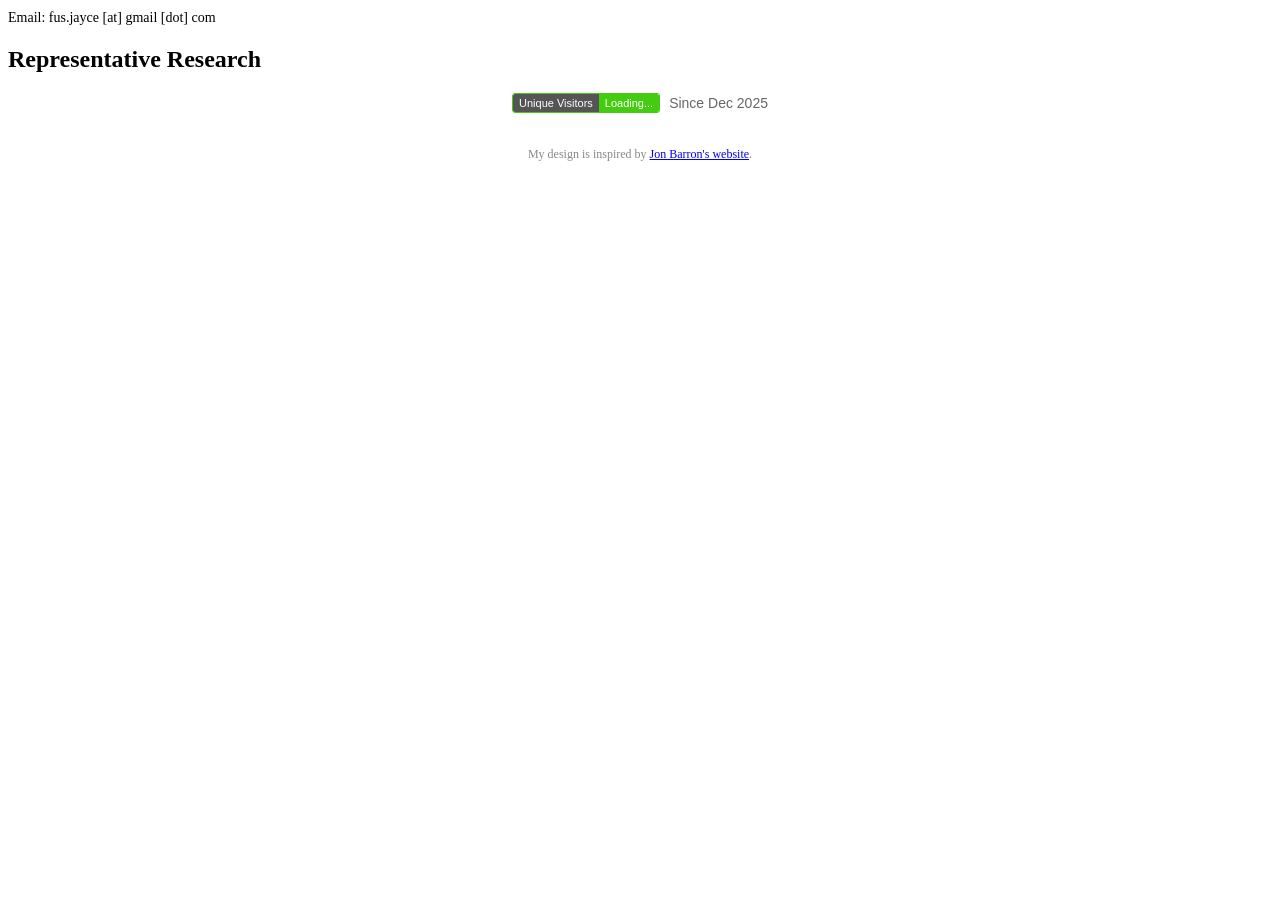
==== index.html @ 8a9319dc "Update index.html" ====
<!DOCTYPE HTML>
<html lang="en">
<head>
  <meta http-equiv="Content-Type" content="text/html; charset=UTF-8">
  <title>Shuai Fu - Academic Page</title>
  <link rel="stylesheet" href="style.css">
</head>
  
<body>

  <div class="container">
    
    <div id="header-container"></div>

    <div style="margin-top: 10px; margin-bottom: 15px; font-size: 14px;">
      Email: fus.jayce [at] gmail [dot] com
    </div>
    
    <div id="news-container"></div>
    
    <h2>Representative Research</h2>
  
    <div id="papers-container"></div>

    <div id="awards-container"></div>
    
    <div id="services-container"></div>
    
    <div id="teaching-container"></div>
    
    <script async src="//busuanzi.ibruce.info/busuanzi/2.3/busuanzi.pure.mini.js"></script>
    
    <div style="text-align: center; margin-top: 20px;">
        <span style="display: inline-flex; align-items: center; border: 1px solid #4c1; border-radius: 3px; overflow: hidden; font-family: sans-serif; font-size: 11px;">
            <span style="background-color: #555; color: #fff; padding: 3px 6px;">
                Unique Visitors
            </span>
            <span style="background-color: #4c1; color: #fff; padding: 3px 6px;" id="busuanzi_container_site_uv">
                <span id="busuanzi_value_site_uv">Loading...</span>
            </span>
        </span>
    
        <span style="font-family: sans-serif; font-size: 14px; color: #666; vertical-align: middle; margin-left: 5px;">
            Since Dec 2025
        </span>
    </div>
    
    <table style="width:100%; border:0; border-spacing:0; padding:10px; margin-top:10px;">
      <tr>
        <td style="padding:2px; text-align:center; font-size:12px; color:#888;">
          <p>
            My design is inspired by <a href="https://jonbarron.info/">Jon Barron's website</a>.
          </p>
        </td>
      </tr>
    </table>
    
  </div> 

  <script>
    /**
     * Fetches HTML content from a file and injects it into a specific DOM element.
     * @param {string} elementId - The ID of the container element (e.g., 'header-container').
     * @param {string} filePath - The path to the HTML component file (e.g., 'components/header.html').
     */
    function loadComponent(elementId, filePath) {
      fetch(filePath)
        .then(response => {
          if (!response.ok) throw new Error('Network response was not ok');
          return response.text();
        })
        .then(data => {
          document.getElementById(elementId).innerHTML = data;
        })
        .catch(error => console.error(`Error loading component from ${filePath}:`, error));
    }

    // Execute when the DOM is fully loaded
    document.addEventListener("DOMContentLoaded", function() {
      
      // Load Header
      loadComponent('header-container', 'components/header.html');
      
      // Load News
      loadComponent('news-container', 'components/news.html');

      // Load Papers (Research)
      loadComponent('papers-container', 'components/papers.html');
      
      // Load Services
      loadComponent('services-container', 'components/services.html');
      
      // Load Teaching
      loadComponent('teaching-container', 'components/teaching.html');
    });
  </script>

</body>
</html>
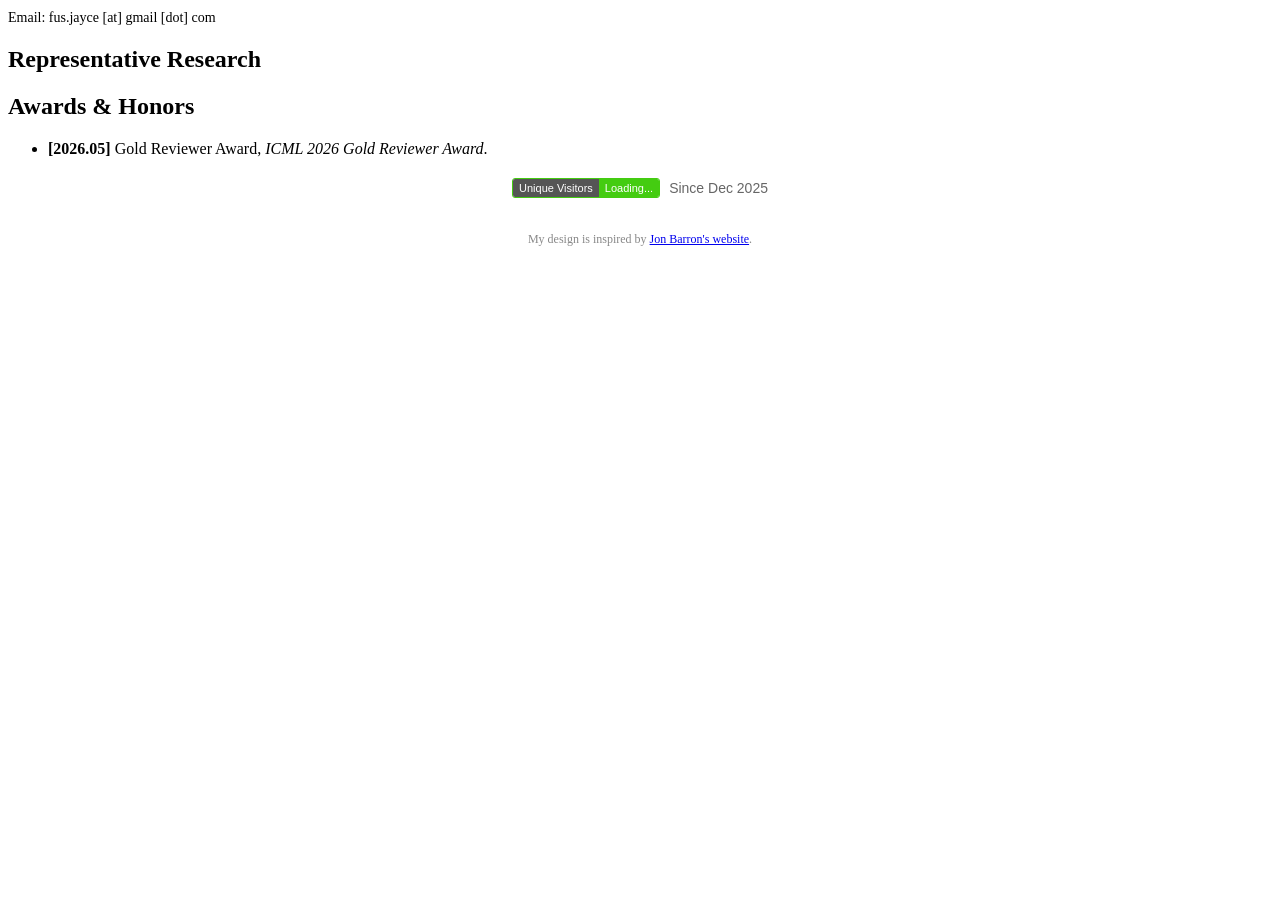
==== commit 1c6d2331: "Update index.html" ====
--- a/index.html
+++ b/index.html
@@ -87,6 +87,9 @@
       // Load Papers (Research)
       loadComponent('papers-container', 'components/papers.html');
       
+      // Load Awards
+      loadComponent('awards-container', 'components/awards.html');
+      
       // Load Services
       loadComponent('services-container', 'components/services.html');
       
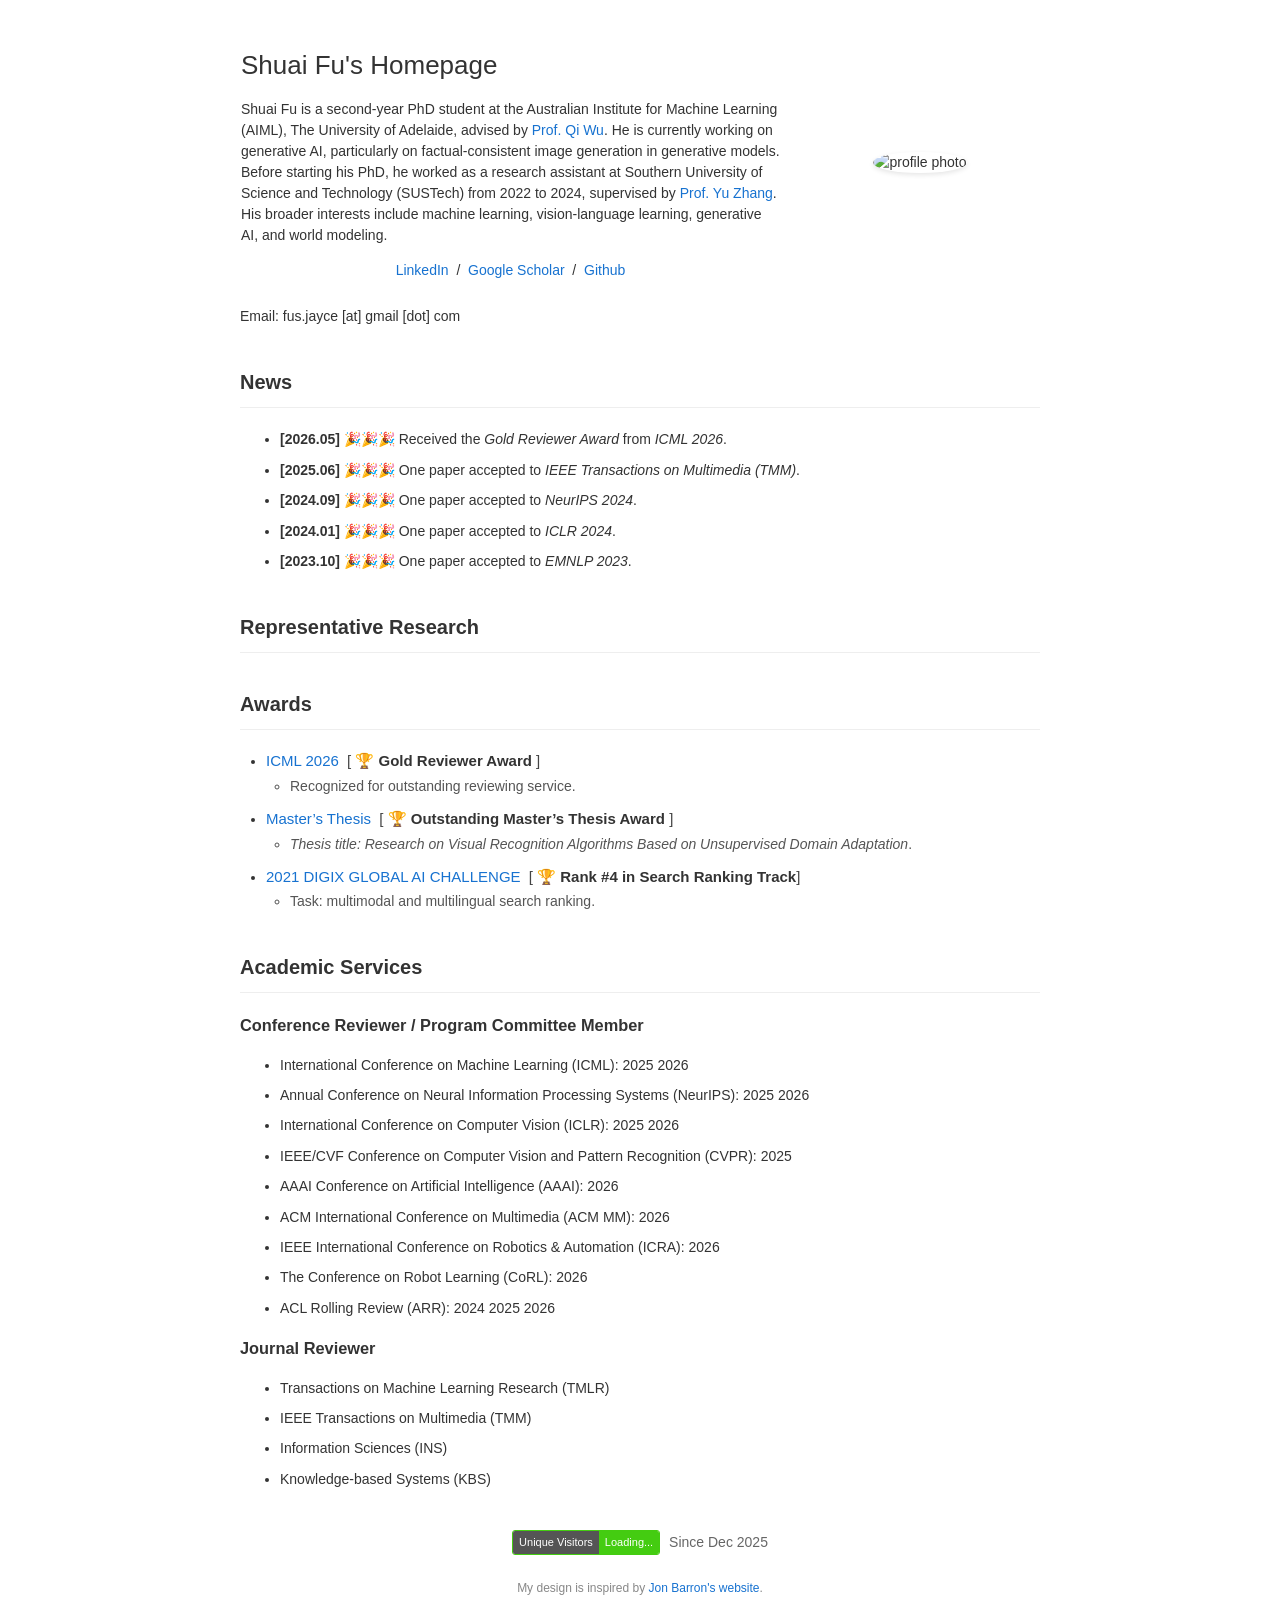
==== commit 51a3c6bf: "Update index.html" ====
--- a/index.html
+++ b/index.html
@@ -28,7 +28,7 @@
     
     <div id="teaching-container"></div>
     
-    <script async src="//busuanzi.ibruce.info/busuanzi/2.3/busuanzi.pure.mini.js"></script>
+    <script defer src="https://events.vercount.one/js"></script>
     
     <div style="text-align: center; margin-top: 20px;">
         <span style="display: inline-flex; align-items: center; border: 1px solid #4c1; border-radius: 3px; overflow: hidden; font-family: sans-serif; font-size: 11px;">
--- a/style.css
+++ b/style.css
@@ -0,0 +1,182 @@
+/* Global font and layout settings */
+body {
+  font-family: 'Lato', Verdana, Helvetica, sans-serif;
+  font-size: 14px;
+  background-color: #ffffff;
+  color: #333;
+  line-height: 1.5;
+}
+
+/* Main container */
+.container {
+  width: 100%;
+  max-width: 800px;
+  margin: 0 auto;
+  padding: 20px;
+}
+
+/* Links */
+a {
+  color: #1772d0;
+  text-decoration: none;
+}
+a:hover {
+  text-decoration: underline;
+}
+
+/* Tables */
+table {
+  width: 100%;
+  border-collapse: collapse;
+  border: 0;
+}
+td {
+  vertical-align: middle;
+}
+
+/* Header section */
+.header-text {
+  width: 70%;
+  padding-right: 20px;
+  vertical-align: middle;
+}
+.header-img {
+  width: 30%;
+  text-align: center;
+}
+.profile-pic {
+  width: 100%;
+  max-width: 200px;
+  border-radius: 50%;
+  box-shadow: 0px 2px 5px rgba(0,0,0,0.1);
+}
+
+/* Headings */
+h1 {
+  font-size: 26px;
+  font-weight: normal;
+  margin-bottom: 10px;
+}
+h2 {
+  font-size: 20px;
+  margin-top: 40px;
+  margin-bottom: 20px;
+  border-bottom: 1px solid #eee;
+  padding-bottom: 5px;
+}
+
+/* Paper List Styles */
+.paper-item {
+  padding: 20px 0;
+}
+.paper-img {
+  width: 25%;
+  padding-right: 20px;
+  vertical-align: top;
+}
+.paper-img img {
+  width: 100%;
+  aspect-ratio: 1 / 1; 
+  object-fit: cover;  
+  object-position: center; 
+  border-radius: 5px;
+  box-shadow: 0px 1px 3px rgba(0,0,0,0.1);
+}
+.paper-content {
+  width: 75%;
+  vertical-align: top;
+}
+.paper-title {
+  font-weight: bold;
+  color: #000;
+  display: block;
+}
+.sub-text {
+  font-size: 13px;
+}
+.highlight {
+  color: #d20;
+}
+
+/* Space between sections */
+section {
+  margin-bottom: 40px;
+}
+
+/* Underline for section titles */
+h2 {
+  border-bottom: 1px solid #eee; 
+  padding-bottom: 10px;
+  margin-bottom: 20px;
+}
+
+/* Space between list items */
+ul li {
+  margin-bottom: 8px; 
+  line-height: 1.6;
+}
+
+/* Awards section */
+#awards h2 {
+  font-size: 20px;
+  font-weight: 700;
+  margin-top: 36px;
+  margin-bottom: 20px;
+  padding-bottom: 10px;
+  border-bottom: 1px solid #eee;
+}
+
+.award-list {
+  margin: 0;
+  padding-left: 26px;
+}
+
+.award-list > li {
+  margin-bottom: 12px;
+  line-height: 1.5;
+  font-size: 15px;
+}
+
+.award-list > li::marker {
+  font-size: 0.95em;
+}
+
+.award-source {
+  color: #1772d0;
+  font-weight: 400;
+}
+
+a.award-source {
+  text-decoration: none;
+}
+
+a.award-source:hover {
+  text-decoration: underline;
+}
+
+.award-source.no-link {
+  color: #1772d0;
+  cursor: default;
+}
+
+.award-badge {
+  color: #444;
+  margin-left: 4px;
+}
+
+.award-badge strong {
+  color: #333;
+  font-weight: 700;
+}
+
+.award-sublist {
+  margin-top: 3px;
+  padding-left: 24px;
+}
+
+.award-sublist li {
+  font-size: 14px;
+  color: #555;
+  margin-bottom: 3px;
+  line-height: 1.45;
+}
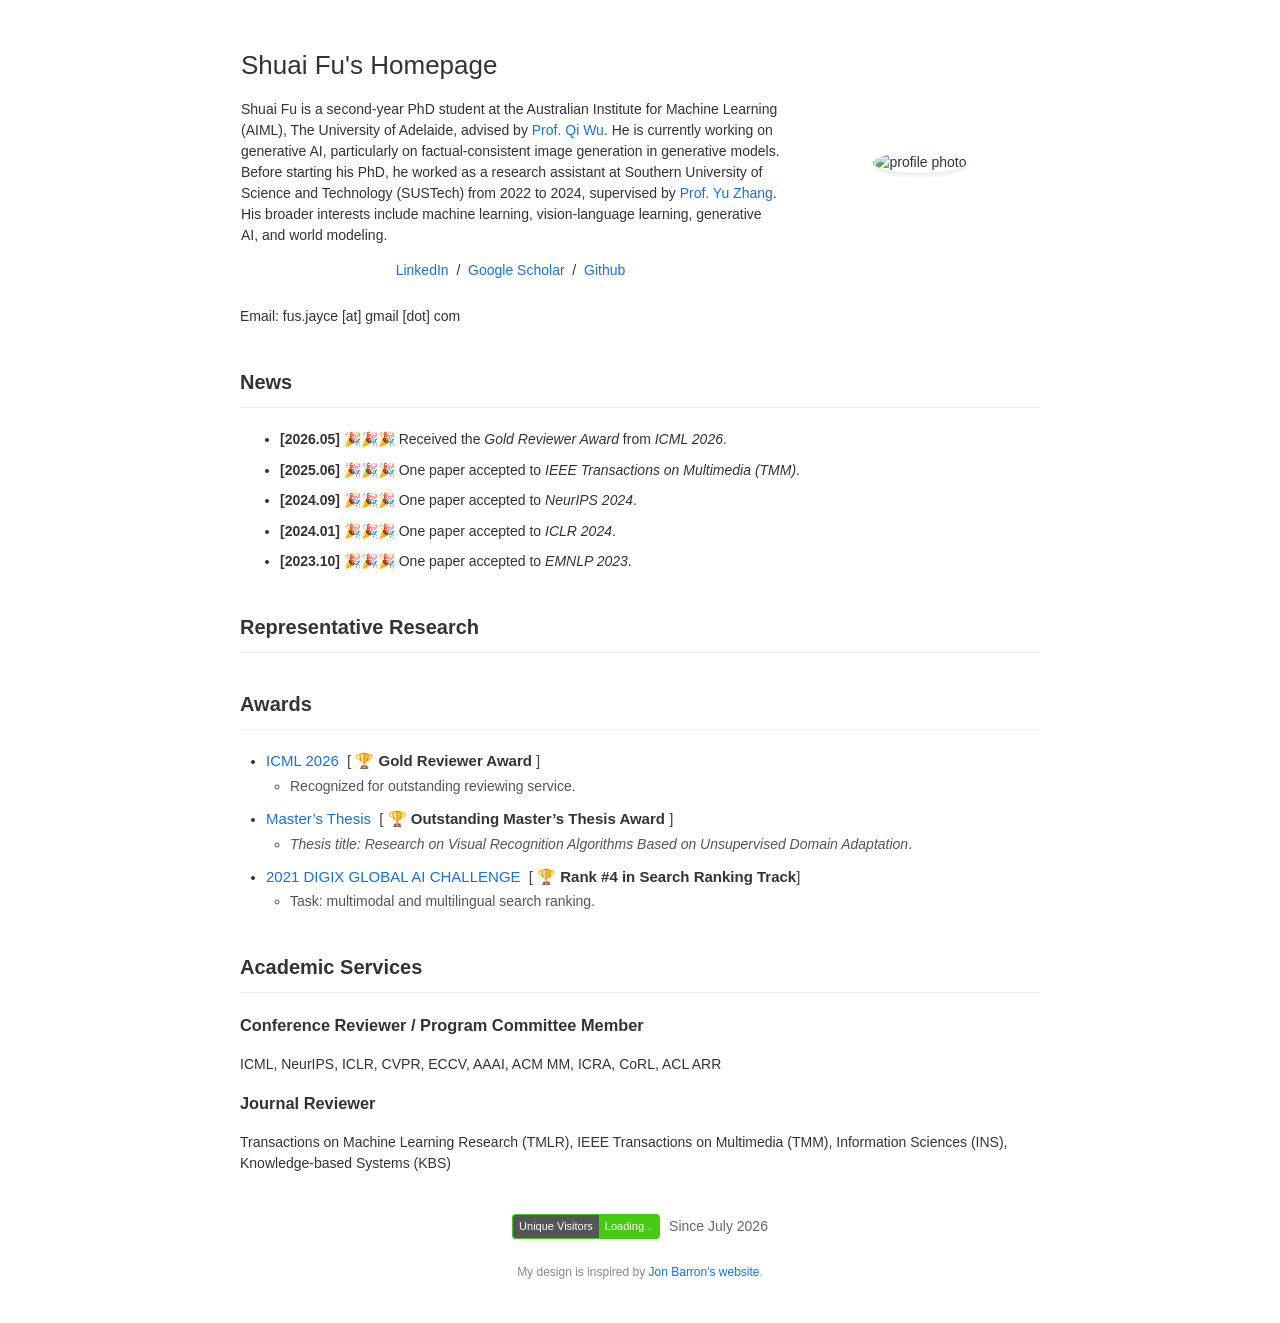
==== commit 389a9362: "Update index.html" ====
--- a/index.html
+++ b/index.html
@@ -41,7 +41,7 @@
         </span>
     
         <span style="font-family: sans-serif; font-size: 14px; color: #666; vertical-align: middle; margin-left: 5px;">
-            Since Dec 2025
+            Since July 2026
         </span>
     </div>
     
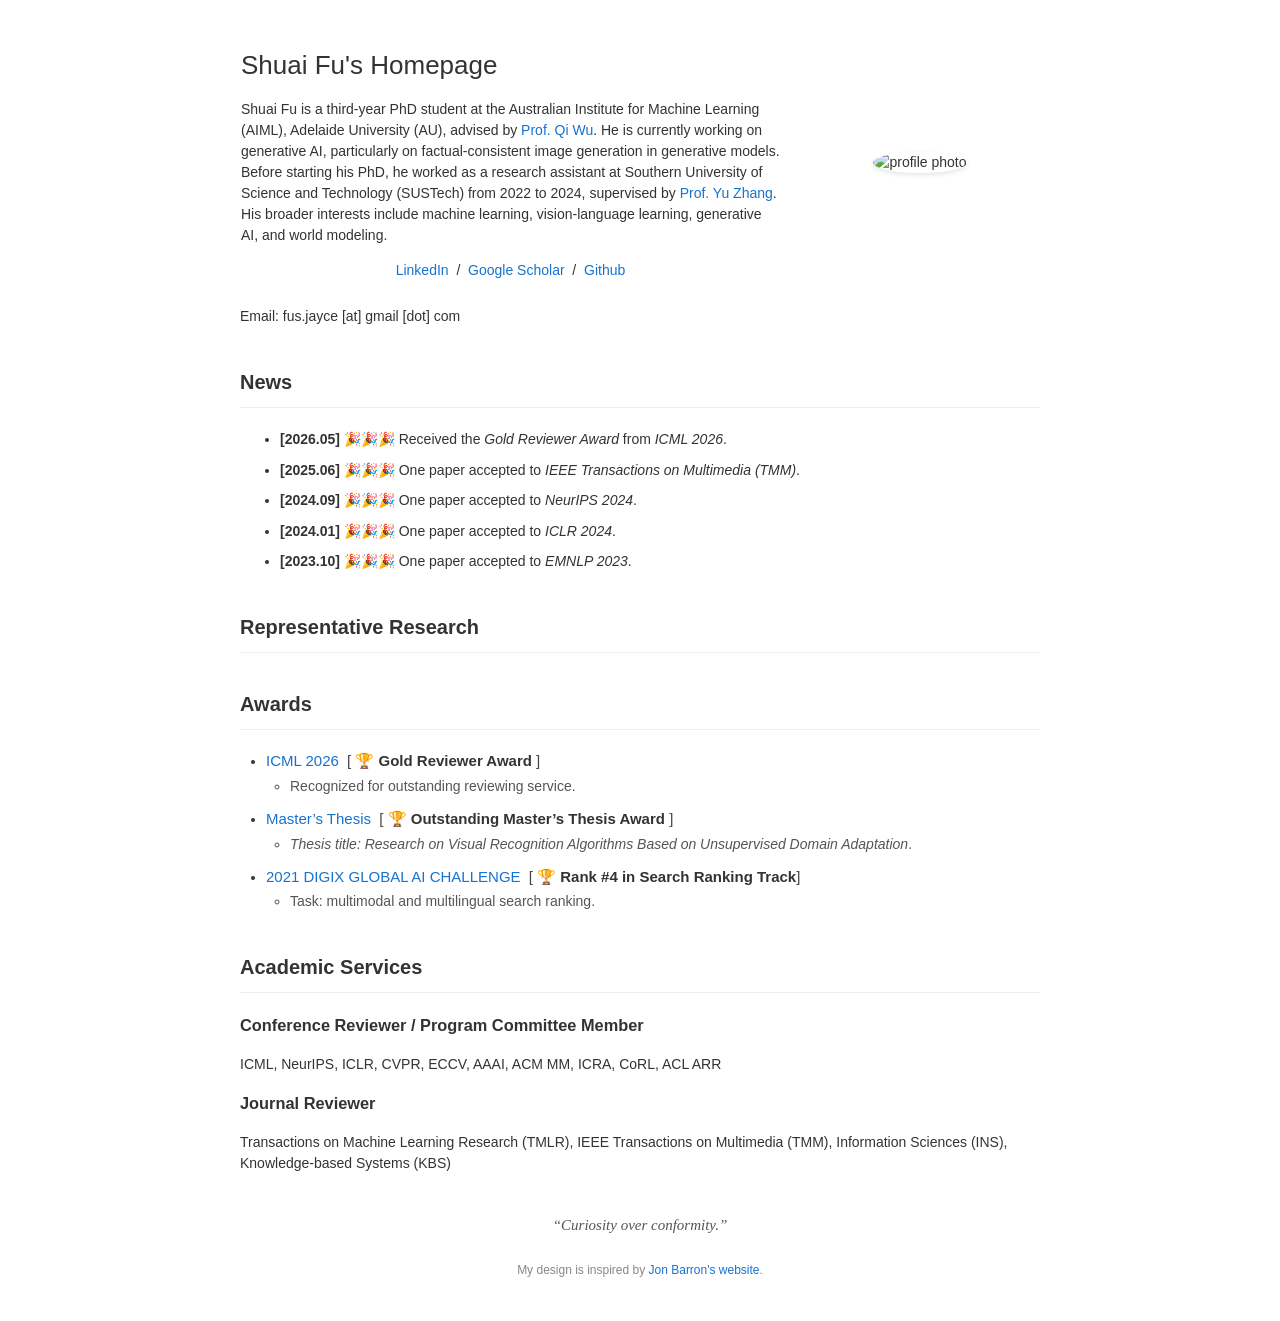
==== commit 8f37cd97: "Update index.html" ====
--- a/index.html
+++ b/index.html
@@ -30,19 +30,10 @@
     
     <script defer src="https://events.vercount.one/js"></script>
     
-    <div style="text-align: center; margin-top: 20px;">
-        <span style="display: inline-flex; align-items: center; border: 1px solid #4c1; border-radius: 3px; overflow: hidden; font-family: sans-serif; font-size: 11px;">
-            <span style="background-color: #555; color: #fff; padding: 3px 6px;">
-                Unique Visitors
-            </span>
-            <span style="background-color: #4c1; color: #fff; padding: 3px 6px;" id="busuanzi_container_site_uv">
-                <span id="busuanzi_value_site_uv">Loading...</span>
-            </span>
-        </span>
-    
-        <span style="font-family: sans-serif; font-size: 14px; color: #666; vertical-align: middle; margin-left: 5px;">
-            Since July 2026
-        </span>
+    <div style="text-align: center; margin-top: 25px;">
+      <p style="font-family: Georgia, 'Times New Roman', serif; font-style: italic; font-size: 15px; color: #555; margin: 0;">
+        &ldquo;Curiosity over conformity.&rdquo;
+      </p>
     </div>
     
     <table style="width:100%; border:0; border-spacing:0; padding:10px; margin-top:10px;">
